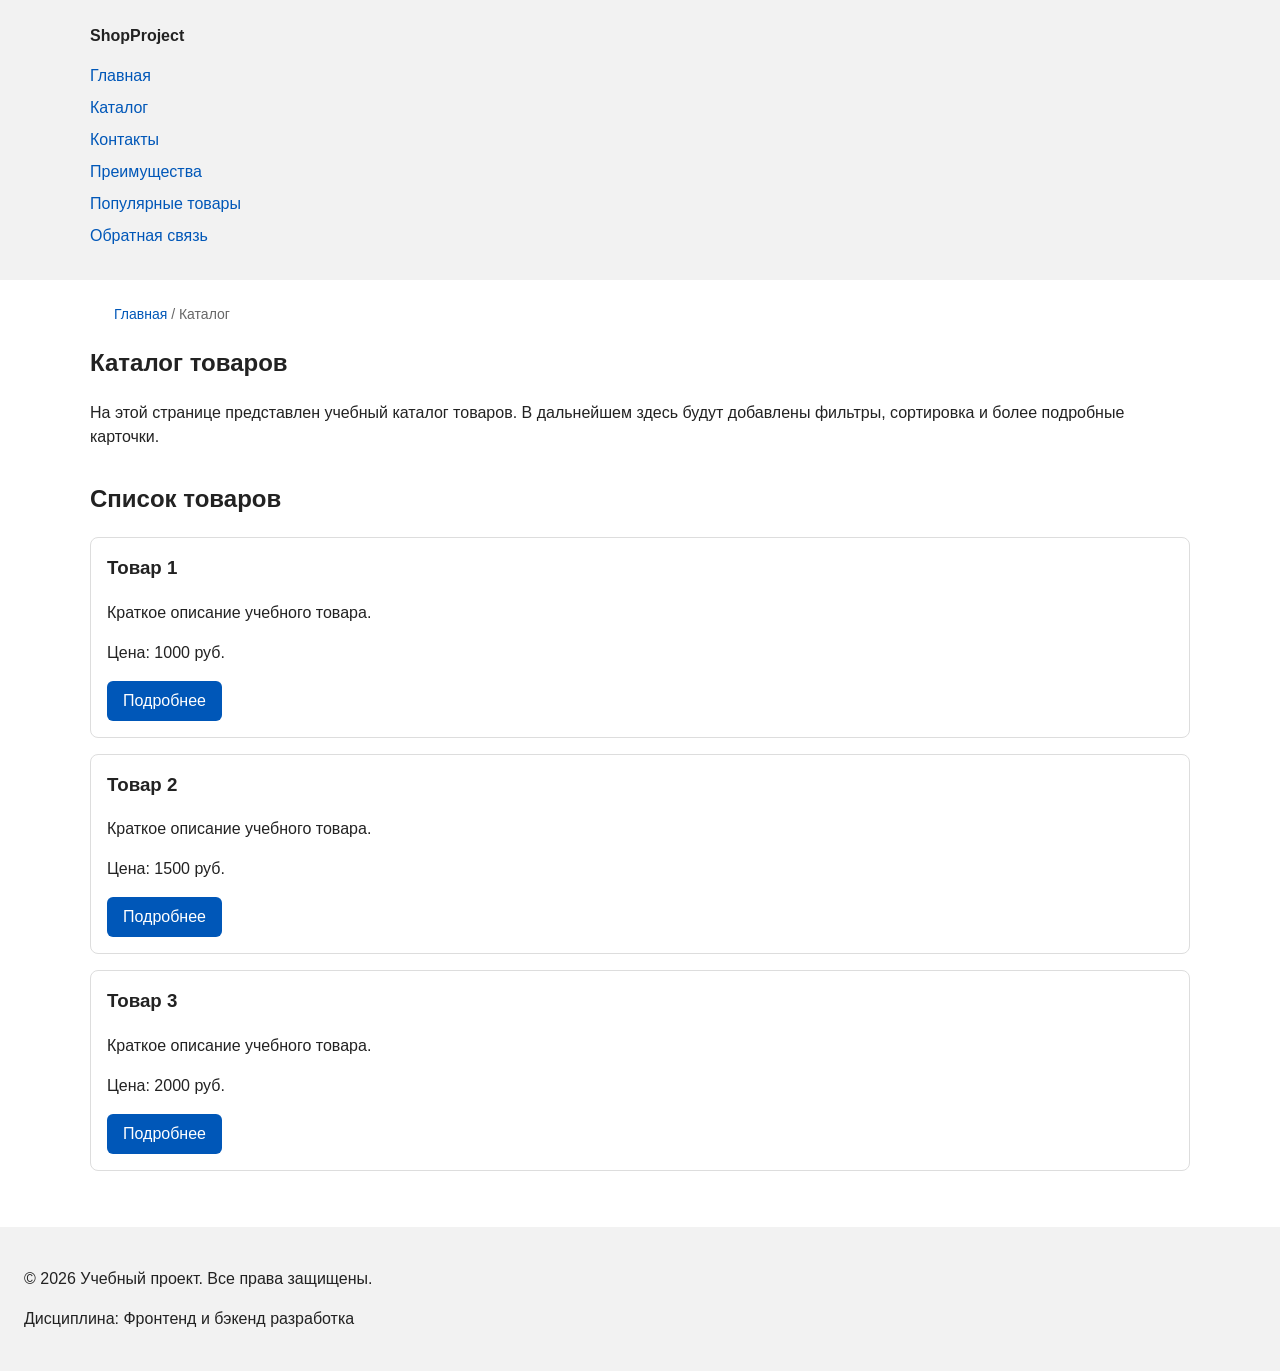
==== catalog.html @ 3bc18fdc "feat: add multi-page structure navigation and anchors" ====
<!DOCTYPE html>
<html lang="ru">
<head>
  <meta charset="UTF-8">
  <meta name="viewport" content="width=device-width, initial-scale=1.0">
  <meta name="description" content="Каталог товаров учебного интернет-магазина.">
  <title>Каталог товаров – Учебный интернет-магазин</title>
  <link rel="stylesheet" href="css/style.css">
</head>
<body>
  <header>
    <div class="site-header">
      <a class="site-logo" href="index.html">ShopProject</a>
      <nav class="site-nav" aria-label="Основная навигация">
        <ul class="site-nav__list">
          <li><a href="index.html">Главная</a></li>
          <li><a href="catalog.html">Каталог</a></li>
          <li><a href="contacts.html">Контакты</a></li>
          <li><a href="index.html#advantages">Преимущества</a></li>
          <li><a href="index.html#popular">Популярные товары</a></li>
          <li><a href="index.html#contacts">Обратная связь</a></li>
        </ul>
      </nav>
    </div>
  </header>

  <main>
    <nav class="breadcrumbs" aria-label="Хлебные крошки">
      <a href="index.html">Главная</a>
      <span>Каталог</span>
    </nav>

    <section class="section">
      <h1>Каталог товаров</h1>
      <p>
        На этой странице представлен учебный каталог товаров.
        В дальнейшем здесь будут добавлены фильтры, сортировка и более подробные карточки.
      </p>
    </section>

    <section class="section">
      <h2>Список товаров</h2>

      <article class="product-card">
        <h3>Товар 1</h3>
        <p>Краткое описание учебного товара.</p>
        <p>Цена: 1000 руб.</p>
        <a class="button" href="index.html#popular">Подробнее</a>
      </article>

      <article class="product-card">
        <h3>Товар 2</h3>
        <p>Краткое описание учебного товара.</p>
        <p>Цена: 1500 руб.</p>
        <a class="button" href="index.html#popular">Подробнее</a>
      </article>

      <article class="product-card">
        <h3>Товар 3</h3>
        <p>Краткое описание учебного товара.</p>
        <p>Цена: 2000 руб.</p>
        <a class="button" href="index.html#popular">Подробнее</a>
      </article>
    </section>
  </main>

  <footer>
    <p>&copy; 2026 Учебный проект. Все права защищены.</p>
    <p>Дисциплина: Фронтенд и бэкенд разработка</p>
  </footer>
</body>
</html>
---- css/style.css ----
/* ===================================
   1. Переменные проекта
   =================================== */
:root {
  /* Основные цвета проекта */
  --color-bg: #ffffff;
  --color-text: #222222;
  --color-muted: #666666;
  --color-primary: #0057b8;
  --color-primary-dark: #003f86;
  --color-border: #dddddd;
  --color-surface: #f2f2f2;
  --color-surface-accent: #eef5ff;
  --color-danger: #b00020;
  --color-success: #168a2f;
  --color-success-bg: #eefaf0;
  --color-white: #ffffff;

  /* Отступы */
  --space-xs: 4px;
  --space-sm: 8px;
  --space-md: 16px;
  --space-lg: 24px;
  --space-xl: 32px;

  /* Скругления */
  --radius-sm: 6px;
  --radius-md: 8px;
  --radius-lg: 12px;

  /* Размеры */
  --container-width: 1100px;
}

/* ===================================
   2. Базовые стили
   =================================== */
* {
  box-sizing: border-box;
}

body {
  margin: 0;
  font-family: Arial, sans-serif;
  line-height: 1.5;
  color: var(--color-text);
  background-color: var(--color-bg);
}

header,
main,
footer {
  padding: var(--space-lg);
}

header {
  background-color: var(--color-surface);
}

footer {
  background-color: var(--color-surface);
}

/* ===================================
   3. Общие элементы интерфейса
   =================================== */
a {
  color: var(--color-primary);
}

a:hover {
  color: var(--color-primary-dark);
}

a:focus-visible {
  outline: 2px solid var(--color-primary);
  outline-offset: 3px;
}

.button {
  display: inline-block;
  padding: var(--space-sm) var(--space-md);
  color: var(--color-white);
  background-color: var(--color-primary);
  text-decoration: none;
  border: none;
  border-radius: var(--radius-sm);
  cursor: pointer;
  font-family: inherit;
  font-size: inherit;
}

.button:hover {
  background-color: var(--color-primary-dark);
}

.button:focus-visible {
  outline: 2px solid var(--color-primary);
  outline-offset: 3px;
}

.button:disabled {
  opacity: 0.6;
  cursor: not-allowed;
}

.button--secondary {
  background-color: var(--color-border);
  color: var(--color-text);
}

.button--secondary:hover {
  background-color: #b3b3b3;
}

/* ===================================
   4. Компоненты страницы
   =================================== */
.site-header {
  max-width: var(--container-width);
  margin: 0 auto;
}

.site-logo {
  font-weight: bold;
  text-decoration: none;
  color: var(--color-text);
}

.site-nav__list {
  padding: 0;
  margin: var(--space-md) 0 0;
  list-style: none;
}

.site-nav__list li {
  margin-bottom: var(--space-sm);
}

.site-nav__list a {
  text-decoration: none;
}

.site-nav__list a:hover {
  text-decoration: underline;
}

.hero {
  max-width: var(--container-width);
  margin: 0 auto var(--space-xl);
  padding: var(--space-xl) var(--space-lg);
  background-color: var(--color-surface-accent);
  border-radius: var(--radius-lg);
}

.section {
  max-width: var(--container-width);
  margin: 0 auto var(--space-xl);
}

.section h2 {
  margin-top: 0;
}

.product-card {
  margin-bottom: var(--space-md);
  padding: var(--space-md);
  border: 1px solid var(--color-border);
  border-radius: var(--radius-md);
  background-color: var(--color-bg);
  transition: border-color 0.2s ease;
}

.product-card:hover {
  border-color: var(--color-primary);
}

.product-card h3 {
  margin-top: 0;
}

.aside-info {
  max-width: var(--container-width);
  margin: 0 auto var(--space-xl);
  padding: var(--space-md);
  border-left: 4px solid var(--color-primary);
  background-color: var(--color-surface);
}

/* ===================================
   5. Форма и модальное окно
   =================================== */
.order-dialog {
  width: min(100% - 32px, 560px);
  padding: var(--space-lg);
  border: none;
  border-radius: var(--radius-lg);
}

.order-dialog::backdrop {
  background-color: rgba(0, 0, 0, 0.5);
}

.form-field {
  margin-bottom: var(--space-md);
}

.form-field label {
  display: block;
  margin-bottom: var(--space-xs);
}

.form-field input,
.form-field select,
.form-field textarea {
  width: 100%;
  padding: 10px 12px;
  border: 1px solid var(--color-border);
  border-radius: var(--radius-sm);
  font: inherit;
  transition: border-color 0.2s ease;
}

.form-field input[type="checkbox"] {
  width: auto;
  margin-right: var(--space-sm);
}

.form-field small {
  display: block;
  margin-top: var(--space-xs);
  color: var(--color-muted);
}

.form-field input:hover,
.form-field select:hover,
.form-field textarea:hover {
  border-color: var(--color-primary);
}

.form-field input:focus-visible,
.form-field select:focus-visible,
.form-field textarea:focus-visible,
.form-actions button:focus-visible {
  outline: 2px solid var(--color-primary);
  outline-offset: 3px;
}

[aria-invalid="true"] {
  border-color: var(--color-danger);
}

.form-actions {
  display: flex;
  gap: var(--space-md);
  margin-top: var(--space-lg);
}

.success-message {
  max-width: var(--container-width);
  margin: var(--space-lg) auto;
  padding: var(--space-md);
  border-left: 4px solid var(--color-success);
  background-color: var(--color-success-bg);
}

/* ===================================
   6. Дополнительные элементы (Практика 5)
   =================================== */

/* Плавная прокрутка к якорям */
html {
  scroll-behavior: smooth;
}

/* Хлебные крошки */
.breadcrumbs {
  max-width: var(--container-width);
  margin: 0 auto var(--space-md);
  font-size: 14px;
  color: var(--color-muted);
  padding: 0 var(--space-lg); /* Чтобы выравнивалось с остальным контентом */
}

.breadcrumbs a {
  color: var(--color-primary);
  text-decoration: none;
}

.breadcrumbs a:hover {
  text-decoration: underline;
}

.breadcrumbs span::before {
  content: " / ";
  color: var(--color-muted);
}

/* Подсветка элемента, к которому перешли по якорной ссылке */
:target {
  outline: 2px dashed var(--color-primary);
  outline-offset: 4px;
}
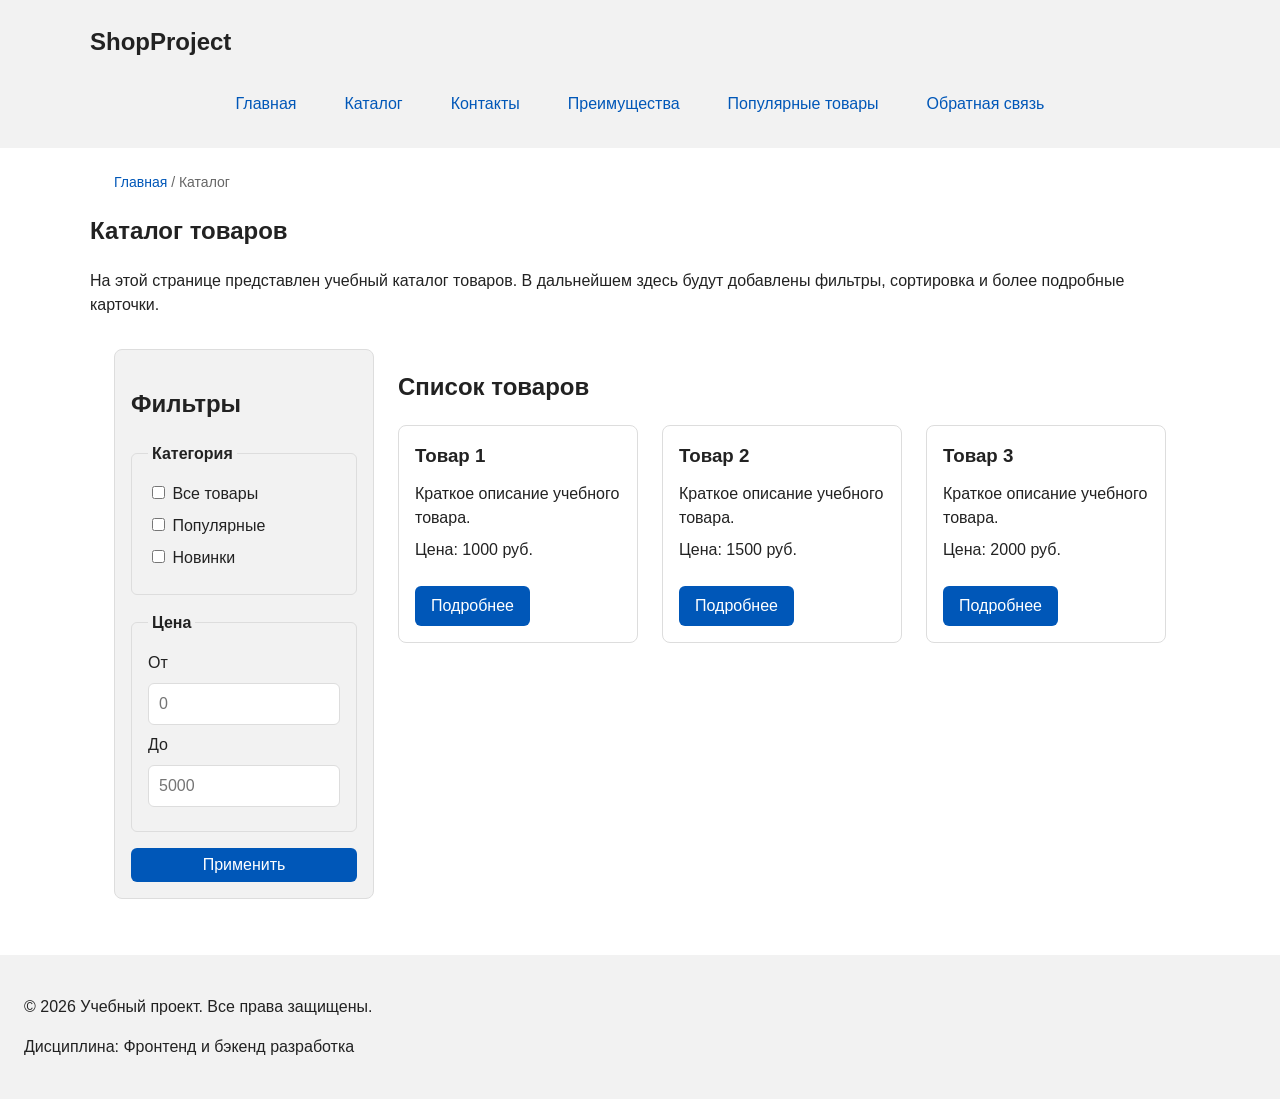
==== commit bf172b63: "feat: add flex navigation and grid catalog layout" ====
--- a/catalog.html
+++ b/catalog.html
@@ -38,29 +38,67 @@
       </p>
     </section>
 
-    <section class="section">
-      <h2>Список товаров</h2>
+    <!-- Основной Grid-контейнер для фильтров и товаров -->
+    <section class="catalog-layout">
+      
+      <!-- Блок фильтров (aside) -->
+      <aside class="catalog-filters">
+        <h2>Фильтры</h2>
+        <form class="filters-form" action="#" method="get">
+          <fieldset>
+            <legend>Категория</legend>
+            <label>
+              <input type="checkbox" name="category" value="all"> Все товары
+            </label>
+            <label>
+              <input type="checkbox" name="category" value="popular"> Популярные
+            </label>
+            <label>
+              <input type="checkbox" name="category" value="new"> Новинки
+            </label>
+          </fieldset>
 
-      <article class="product-card">
-        <h3>Товар 1</h3>
-        <p>Краткое описание учебного товара.</p>
-        <p>Цена: 1000 руб.</p>
-        <a class="button" href="index.html#popular">Подробнее</a>
-      </article>
+          <fieldset>
+            <legend>Цена</legend>
+            <label for="price-from">От</label>
+            <input id="price-from" name="price-from" type="number" min="0" placeholder="0">
+            
+            <label for="price-to">До</label>
+            <input id="price-to" name="price-to" type="number" min="0" placeholder="5000">
+          </fieldset>
 
-      <article class="product-card">
-        <h3>Товар 2</h3>
-        <p>Краткое описание учебного товара.</p>
-        <p>Цена: 1500 руб.</p>
-        <a class="button" href="index.html#popular">Подробнее</a>
-      </article>
+          <button class="button" type="submit">Применить</button>
+        </form>
+      </aside>
 
-      <article class="product-card">
-        <h3>Товар 3</h3>
-        <p>Краткое описание учебного товара.</p>
-        <p>Цена: 2000 руб.</p>
-        <a class="button" href="index.html#popular">Подробнее</a>
-      </article>
+      <!-- Блок с товарами -->
+      <section class="catalog-products">
+        <h2>Список товаров</h2>
+        
+        <div class="products-grid">
+          <article class="product-card">
+            <h3>Товар 1</h3>
+            <p>Краткое описание учебного товара.</p>
+            <p>Цена: 1000 руб.</p>
+            <a class="button" href="index.html#popular">Подробнее</a>
+          </article>
+
+          <article class="product-card">
+            <h3>Товар 2</h3>
+            <p>Краткое описание учебного товара.</p>
+            <p>Цена: 1500 руб.</p>
+            <a class="button" href="index.html#popular">Подробнее</a>
+          </article>
+
+          <article class="product-card">
+            <h3>Товар 3</h3>
+            <p>Краткое описание учебного товара.</p>
+            <p>Цена: 2000 руб.</p>
+            <a class="button" href="index.html#popular">Подробнее</a>
+          </article>
+        </div>
+      </section>
+
     </section>
   </main>
 
--- a/css/style.css
+++ b/css/style.css
@@ -39,6 +39,10 @@
   box-sizing: border-box;
 }
 
+html {
+  scroll-behavior: smooth;
+}
+
 body {
   margin: 0;
   font-family: Arial, sans-serif;
@@ -88,10 +92,12 @@
   cursor: pointer;
   font-family: inherit;
   font-size: inherit;
+  text-align: center;
 }
 
 .button:hover {
   background-color: var(--color-primary-dark);
+  color: var(--color-white);
 }
 
 .button:focus-visible {
@@ -125,24 +131,35 @@
   font-weight: bold;
   text-decoration: none;
   color: var(--color-text);
-}
-
+  font-size: 24px;
+  display: inline-block;
+  margin-bottom: var(--space-sm);
+}
+
+/* Flexbox для навигации (Практика 6) */
 .site-nav__list {
+  display: flex;
+  flex-wrap: wrap;
+  justify-content: center;
+  align-items: center;
+  gap: var(--space-md);
   padding: 0;
   margin: var(--space-md) 0 0;
   list-style: none;
 }
 
-.site-nav__list li {
-  margin-bottom: var(--space-sm);
-}
-
 .site-nav__list a {
-  text-decoration: none;
+  display: inline-block;
+  padding: var(--space-sm) var(--space-md);
+  color: var(--color-primary);
+  text-decoration: none;
+  border-radius: var(--radius-sm);
 }
 
 .site-nav__list a:hover {
-  text-decoration: underline;
+  color: var(--color-white);
+  background-color: var(--color-primary);
+  text-decoration: none;
 }
 
 .hero {
@@ -162,21 +179,31 @@
   margin-top: 0;
 }
 
+/* Flexbox для карточек (Практика 6) */
 .product-card {
-  margin-bottom: var(--space-md);
+  display: flex;
+  flex-direction: column;
+  gap: var(--space-sm);
+  margin-bottom: 0;
   padding: var(--space-md);
   border: 1px solid var(--color-border);
   border-radius: var(--radius-md);
   background-color: var(--color-bg);
-  transition: border-color 0.2s ease;
-}
-
-.product-card:hover {
-  border-color: var(--color-primary);
 }
 
 .product-card h3 {
   margin-top: 0;
+  margin-bottom: var(--space-xs);
+}
+
+.product-card p {
+  margin: 0;
+}
+
+.product-card .button {
+  margin-top: auto;
+  align-self: flex-start;
+  margin-top: var(--space-md);
 }
 
 .aside-info {
@@ -185,6 +212,34 @@
   padding: var(--space-md);
   border-left: 4px solid var(--color-primary);
   background-color: var(--color-surface);
+}
+
+/* Хлебные крошки (Практика 5) */
+.breadcrumbs {
+  max-width: var(--container-width);
+  margin: 0 auto var(--space-md);
+  font-size: 14px;
+  color: var(--color-muted);
+  padding: 0 var(--space-lg);
+}
+
+.breadcrumbs a {
+  color: var(--color-primary);
+  text-decoration: none;
+}
+
+.breadcrumbs a:hover {
+  text-decoration: underline;
+}
+
+.breadcrumbs span::before {
+  content: " / ";
+  color: var(--color-muted);
+}
+
+:target {
+  outline: 2px dashed var(--color-primary);
+  outline-offset: 4px;
 }
 
 /* ===================================
@@ -265,39 +320,67 @@
 }
 
 /* ===================================
-   6. Дополнительные элементы (Практика 5)
-   =================================== */
-
-/* Плавная прокрутка к якорям */
-html {
-  scroll-behavior: smooth;
-}
-
-/* Хлебные крошки */
-.breadcrumbs {
-  max-width: var(--container-width);
-  margin: 0 auto var(--space-md);
-  font-size: 14px;
-  color: var(--color-muted);
-  padding: 0 var(--space-lg); /* Чтобы выравнивалось с остальным контентом */
-}
-
-.breadcrumbs a {
-  color: var(--color-primary);
-  text-decoration: none;
-}
-
-.breadcrumbs a:hover {
-  text-decoration: underline;
-}
-
-.breadcrumbs span::before {
-  content: " / ";
-  color: var(--color-muted);
-}
-
-/* Подсветка элемента, к которому перешли по якорной ссылке */
-:target {
-  outline: 2px dashed var(--color-primary);
-  outline-offset: 4px;
+   6. Flexbox и Grid (Практика 6)
+   =================================== */
+
+/* Сетка для карточек товаров */
+.products-grid {
+  display: grid;
+  grid-template-columns: repeat(3, 1fr);
+  gap: var(--space-lg);
+}
+
+/* Макет страницы каталога */
+.catalog-layout {
+  max-width: var(--container-width);
+  margin: 0 auto var(--space-xl);
+  display: grid;
+  grid-template-columns: 260px 1fr;
+  grid-template-areas: "filters products";
+  gap: var(--space-lg);
+  padding: 0 var(--space-lg);
+}
+
+.catalog-filters {
+  grid-area: filters;
+  padding: var(--space-md);
+  border: 1px solid var(--color-border);
+  border-radius: var(--radius-md);
+  background-color: var(--color-surface);
+}
+
+.catalog-products {
+  grid-area: products;
+}
+
+/* Форма фильтров */
+.filters-form {
+  display: grid;
+  gap: var(--space-md);
+}
+
+.filters-form fieldset {
+  margin: 0;
+  padding: var(--space-md);
+  border: 1px solid var(--color-border);
+  border-radius: var(--radius-sm);
+}
+
+.filters-form legend {
+  font-weight: 700;
+  padding: 0 var(--space-xs);
+}
+
+.filters-form label {
+  display: block;
+  margin-bottom: var(--space-sm);
+}
+
+.filters-form input[type="number"] {
+  width: 100%;
+  padding: 8px 10px;
+  border: 1px solid var(--color-border);
+  border-radius: var(--radius-sm);
+  font: inherit;
+  margin-bottom: var(--space-sm);
 }
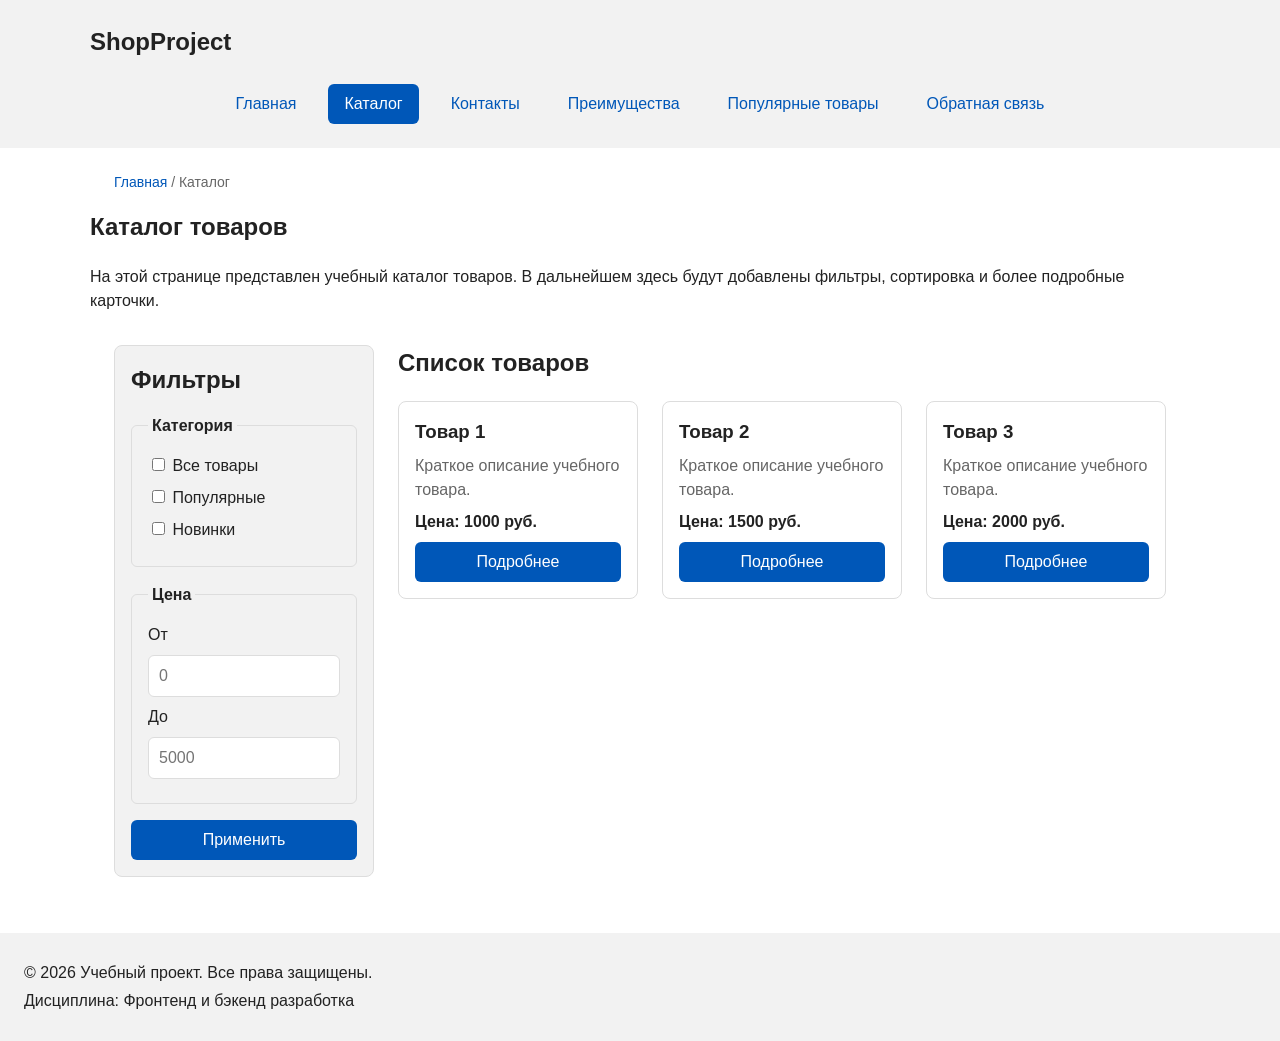
==== commit 61483ca8: "refactor: apply BEM naming to CSS classes" ====
--- a/catalog.html
+++ b/catalog.html
@@ -8,17 +8,17 @@
   <link rel="stylesheet" href="css/style.css">
 </head>
 <body>
-  <header>
-    <div class="site-header">
-      <a class="site-logo" href="index.html">ShopProject</a>
+  <header class="site-header">
+    <div class="site-header__inner">
+      <a class="site-header__logo" href="index.html">ShopProject</a>
       <nav class="site-nav" aria-label="Основная навигация">
         <ul class="site-nav__list">
-          <li><a href="index.html">Главная</a></li>
-          <li><a href="catalog.html">Каталог</a></li>
-          <li><a href="contacts.html">Контакты</a></li>
-          <li><a href="index.html#advantages">Преимущества</a></li>
-          <li><a href="index.html#popular">Популярные товары</a></li>
-          <li><a href="index.html#contacts">Обратная связь</a></li>
+          <li class="site-nav__item"><a class="site-nav__link" href="index.html">Главная</a></li>
+          <li class="site-nav__item"><a class="site-nav__link site-nav__link--active" href="catalog.html">Каталог</a></li>
+          <li class="site-nav__item"><a class="site-nav__link" href="contacts.html">Контакты</a></li>
+          <li class="site-nav__item"><a class="site-nav__link" href="index.html#advantages">Преимущества</a></li>
+          <li class="site-nav__item"><a class="site-nav__link" href="index.html#popular">Популярные товары</a></li>
+          <li class="site-nav__item"><a class="site-nav__link" href="index.html#contacts">Обратная связь</a></li>
         </ul>
       </nav>
     </div>
@@ -26,85 +26,80 @@
 
   <main>
     <nav class="breadcrumbs" aria-label="Хлебные крошки">
-      <a href="index.html">Главная</a>
-      <span>Каталог</span>
+      <a class="breadcrumbs__link" href="index.html">Главная</a>
+      <span class="breadcrumbs__current">Каталог</span>
     </nav>
 
     <section class="section">
-      <h1>Каталог товаров</h1>
-      <p>
+      <h1 class="section__title">Каталог товаров</h1>
+      <p class="section__text">
         На этой странице представлен учебный каталог товаров.
         В дальнейшем здесь будут добавлены фильтры, сортировка и более подробные карточки.
       </p>
     </section>
 
-    <!-- Основной Grid-контейнер для фильтров и товаров -->
     <section class="catalog-layout">
-      
-      <!-- Блок фильтров (aside) -->
       <aside class="catalog-filters">
-        <h2>Фильтры</h2>
+        <h2 class="catalog-filters__title">Фильтры</h2>
         <form class="filters-form" action="#" method="get">
-          <fieldset>
-            <legend>Категория</legend>
-            <label>
+          <fieldset class="filters-form__group">
+            <legend class="filters-form__legend">Категория</legend>
+            <label class="filters-form__label">
               <input type="checkbox" name="category" value="all"> Все товары
             </label>
-            <label>
+            <label class="filters-form__label">
               <input type="checkbox" name="category" value="popular"> Популярные
             </label>
-            <label>
+            <label class="filters-form__label">
               <input type="checkbox" name="category" value="new"> Новинки
             </label>
           </fieldset>
 
-          <fieldset>
-            <legend>Цена</legend>
-            <label for="price-from">От</label>
-            <input id="price-from" name="price-from" type="number" min="0" placeholder="0">
+          <fieldset class="filters-form__group">
+            <legend class="filters-form__legend">Цена</legend>
+            <label class="filters-form__label" for="price-from">От</label>
+            <input class="filters-form__input" id="price-from" name="price-from" type="number" min="0" placeholder="0">
             
-            <label for="price-to">До</label>
-            <input id="price-to" name="price-to" type="number" min="0" placeholder="5000">
+            <label class="filters-form__label" for="price-to">До</label>
+            <input class="filters-form__input" id="price-to" name="price-to" type="number" min="0" placeholder="5000">
           </fieldset>
 
-          <button class="button" type="submit">Применить</button>
+          <button class="button button--primary" type="submit">Применить</button>
         </form>
       </aside>
 
-      <!-- Блок с товарами -->
       <section class="catalog-products">
-        <h2>Список товаров</h2>
+        <h2 class="catalog-products__title">Список товаров</h2>
         
         <div class="products-grid">
           <article class="product-card">
-            <h3>Товар 1</h3>
-            <p>Краткое описание учебного товара.</p>
-            <p>Цена: 1000 руб.</p>
-            <a class="button" href="index.html#popular">Подробнее</a>
+            <h3 class="product-card__title">Товар 1</h3>
+            <p class="product-card__description">Краткое описание учебного товара.</p>
+            <p class="product-card__price">Цена: 1000 руб.</p>
+            <a class="button button--primary" href="index.html#popular">Подробнее</a>
           </article>
 
           <article class="product-card">
-            <h3>Товар 2</h3>
-            <p>Краткое описание учебного товара.</p>
-            <p>Цена: 1500 руб.</p>
-            <a class="button" href="index.html#popular">Подробнее</a>
+            <h3 class="product-card__title">Товар 2</h3>
+            <p class="product-card__description">Краткое описание учебного товара.</p>
+            <p class="product-card__price">Цена: 1500 руб.</p>
+            <a class="button button--primary" href="index.html#popular">Подробнее</a>
           </article>
 
           <article class="product-card">
-            <h3>Товар 3</h3>
-            <p>Краткое описание учебного товара.</p>
-            <p>Цена: 2000 руб.</p>
-            <a class="button" href="index.html#popular">Подробнее</a>
+            <h3 class="product-card__title">Товар 3</h3>
+            <p class="product-card__description">Краткое описание учебного товара.</p>
+            <p class="product-card__price">Цена: 2000 руб.</p>
+            <a class="button button--primary" href="index.html#popular">Подробнее</a>
           </article>
         </div>
       </section>
-
     </section>
   </main>
 
-  <footer>
-    <p>&copy; 2026 Учебный проект. Все права защищены.</p>
-    <p>Дисциплина: Фронтенд и бэкенд разработка</p>
+  <footer class="site-footer">
+    <p class="site-footer__text">&copy; 2026 Учебный проект. Все права защищены.</p>
+    <p class="site-footer__text">Дисциплина: Фронтенд и бэкенд разработка</p>
   </footer>
 </body>
 </html>
--- a/css/style.css
+++ b/css/style.css
@@ -2,7 +2,6 @@
    1. Переменные проекта
    =================================== */
 :root {
-  /* Основные цвета проекта */
   --color-bg: #ffffff;
   --color-text: #222222;
   --color-muted: #666666;
@@ -16,19 +15,16 @@
   --color-success-bg: #eefaf0;
   --color-white: #ffffff;
 
-  /* Отступы */
   --space-xs: 4px;
   --space-sm: 8px;
   --space-md: 16px;
   --space-lg: 24px;
   --space-xl: 32px;
 
-  /* Скругления */
   --radius-sm: 6px;
   --radius-md: 8px;
   --radius-lg: 12px;
 
-  /* Размеры */
   --container-width: 1100px;
 }
 
@@ -57,16 +53,8 @@
   padding: var(--space-lg);
 }
 
-header {
-  background-color: var(--color-surface);
-}
-
-footer {
-  background-color: var(--color-surface);
-}
-
-/* ===================================
-   3. Общие элементы интерфейса
+/* ===================================
+   3. Общие элементы (Кнопки)
    =================================== */
 a {
   color: var(--color-primary);
@@ -84,20 +72,33 @@
 .button {
   display: inline-block;
   padding: var(--space-sm) var(--space-md);
+  border: none;
+  border-radius: var(--radius-sm);
+  font: inherit;
+  text-decoration: none;
+  cursor: pointer;
+  text-align: center;
+}
+
+.button--primary {
   color: var(--color-white);
   background-color: var(--color-primary);
-  text-decoration: none;
-  border: none;
-  border-radius: var(--radius-sm);
-  cursor: pointer;
-  font-family: inherit;
-  font-size: inherit;
-  text-align: center;
-}
-
-.button:hover {
+}
+
+.button--primary:hover {
   background-color: var(--color-primary-dark);
   color: var(--color-white);
+}
+
+.button--secondary {
+  color: var(--color-primary);
+  background-color: transparent;
+  border: 1px solid var(--color-primary);
+}
+
+.button--secondary:hover {
+  color: var(--color-white);
+  background-color: var(--color-primary);
 }
 
 .button:focus-visible {
@@ -105,38 +106,32 @@
   outline-offset: 3px;
 }
 
-.button:disabled {
+.button:disabled, .button--disabled {
   opacity: 0.6;
   cursor: not-allowed;
 }
 
-.button--secondary {
-  background-color: var(--color-border);
+/* ===================================
+   4. Шапка и навигация (БЭМ)
+   =================================== */
+.site-header {
+  background-color: var(--color-surface);
+}
+
+.site-header__inner {
+  max-width: var(--container-width);
+  margin: 0 auto;
+}
+
+.site-header__logo {
+  font-weight: 700;
   color: var(--color-text);
-}
-
-.button--secondary:hover {
-  background-color: #b3b3b3;
-}
-
-/* ===================================
-   4. Компоненты страницы
-   =================================== */
-.site-header {
-  max-width: var(--container-width);
-  margin: 0 auto;
-}
-
-.site-logo {
-  font-weight: bold;
   text-decoration: none;
-  color: var(--color-text);
   font-size: 24px;
   display: inline-block;
   margin-bottom: var(--space-sm);
 }
 
-/* Flexbox для навигации (Практика 6) */
 .site-nav__list {
   display: flex;
   flex-wrap: wrap;
@@ -148,7 +143,7 @@
   list-style: none;
 }
 
-.site-nav__list a {
+.site-nav__link {
   display: inline-block;
   padding: var(--space-sm) var(--space-md);
   color: var(--color-primary);
@@ -156,12 +151,25 @@
   border-radius: var(--radius-sm);
 }
 
-.site-nav__list a:hover {
+.site-nav__link:hover {
   color: var(--color-white);
   background-color: var(--color-primary);
   text-decoration: none;
 }
 
+.site-nav__link:focus-visible {
+  outline: 2px solid var(--color-primary);
+  outline-offset: 3px;
+}
+
+.site-nav__link--active {
+  color: var(--color-white);
+  background-color: var(--color-primary);
+}
+
+/* ===================================
+   5. Компоненты страницы
+   =================================== */
 .hero {
   max-width: var(--container-width);
   margin: 0 auto var(--space-xl);
@@ -175,35 +183,67 @@
   margin: 0 auto var(--space-xl);
 }
 
-.section h2 {
+.section__title {
   margin-top: 0;
 }
 
-/* Flexbox для карточек (Практика 6) */
+.section__text {
+  margin-bottom: var(--space-md);
+}
+
+/* Сетка товаров */
+.products-grid {
+  display: grid;
+  grid-template-columns: repeat(3, 1fr);
+  gap: var(--space-lg);
+}
+
+/* Карточка товара */
 .product-card {
   display: flex;
   flex-direction: column;
   gap: var(--space-sm);
-  margin-bottom: 0;
   padding: var(--space-md);
   border: 1px solid var(--color-border);
   border-radius: var(--radius-md);
   background-color: var(--color-bg);
-}
-
-.product-card h3 {
-  margin-top: 0;
-  margin-bottom: var(--space-xs);
-}
-
-.product-card p {
+  transition: border-color 0.2s ease;
+}
+
+.product-card:hover {
+  border-color: var(--color-primary);
+}
+
+.product-card--featured {
+  border-color: var(--color-primary);
+}
+
+.product-card--discount {
+  border-color: var(--color-danger);
+}
+
+.product-card__title {
   margin: 0;
-}
-
-.product-card .button {
+  color: var(--color-text);
+}
+
+.product-card__description {
+  margin: 0;
+  color: var(--color-muted);
+}
+
+.product-card__price {
+  margin: 0;
+  font-weight: 700;
+}
+
+.product-card--discount .product-card__price {
+  color: var(--color-danger);
+}
+
+.product-card__button {
   margin-top: auto;
   align-self: flex-start;
-  margin-top: var(--space-md);
 }
 
 .aside-info {
@@ -214,7 +254,7 @@
   background-color: var(--color-surface);
 }
 
-/* Хлебные крошки (Практика 5) */
+/* Хлебные крошки */
 .breadcrumbs {
   max-width: var(--container-width);
   margin: 0 auto var(--space-md);
@@ -223,16 +263,16 @@
   padding: 0 var(--space-lg);
 }
 
-.breadcrumbs a {
+.breadcrumbs__link {
   color: var(--color-primary);
   text-decoration: none;
 }
 
-.breadcrumbs a:hover {
+.breadcrumbs__link:hover {
   text-decoration: underline;
 }
 
-.breadcrumbs span::before {
+.breadcrumbs__current::before {
   content: " / ";
   color: var(--color-muted);
 }
@@ -242,8 +282,82 @@
   outline-offset: 4px;
 }
 
-/* ===================================
-   5. Форма и модальное окно
+/* Подвал */
+.site-footer {
+  background-color: var(--color-surface);
+}
+
+.site-footer__text {
+  margin: var(--space-xs) 0;
+}
+
+/* ===================================
+   6. Каталог (Grid + Фильтры)
+   =================================== */
+.catalog-layout {
+  max-width: var(--container-width);
+  margin: 0 auto var(--space-xl);
+  display: grid;
+  grid-template-columns: 260px 1fr;
+  grid-template-areas: "filters products";
+  gap: var(--space-lg);
+  padding: 0 var(--space-lg);
+}
+
+.catalog-filters {
+  grid-area: filters;
+  padding: var(--space-md);
+  border: 1px solid var(--color-border);
+  border-radius: var(--radius-md);
+  background-color: var(--color-surface);
+}
+
+.catalog-filters__title {
+  margin-top: 0;
+  margin-bottom: var(--space-md);
+}
+
+.catalog-products {
+  grid-area: products;
+}
+
+.catalog-products__title {
+  margin-top: 0;
+}
+
+.filters-form {
+  display: grid;
+  gap: var(--space-md);
+}
+
+.filters-form__group {
+  margin: 0;
+  padding: var(--space-md);
+  border: 1px solid var(--color-border);
+  border-radius: var(--radius-sm);
+}
+
+.filters-form__legend {
+  font-weight: 700;
+  padding: 0 var(--space-xs);
+}
+
+.filters-form__label {
+  display: block;
+  margin-bottom: var(--space-sm);
+}
+
+.filters-form__input {
+  width: 100%;
+  padding: 8px 10px;
+  border: 1px solid var(--color-border);
+  border-radius: var(--radius-sm);
+  font: inherit;
+  margin-bottom: var(--space-sm);
+}
+
+/* ===================================
+   7. Форма и модальное окно (БЭМ)
    =================================== */
 .order-dialog {
   width: min(100% - 32px, 560px);
@@ -256,18 +370,22 @@
   background-color: rgba(0, 0, 0, 0.5);
 }
 
-.form-field {
+.order-dialog__title {
+  margin-top: 0;
+}
+
+.order-form__field {
   margin-bottom: var(--space-md);
 }
 
-.form-field label {
+.order-form__label {
   display: block;
   margin-bottom: var(--space-xs);
 }
 
-.form-field input,
-.form-field select,
-.form-field textarea {
+.order-form__input,
+.order-form__select,
+.order-form__textarea {
   width: 100%;
   padding: 10px 12px;
   border: 1px solid var(--color-border);
@@ -276,27 +394,27 @@
   transition: border-color 0.2s ease;
 }
 
-.form-field input[type="checkbox"] {
+.order-form__checkbox {
   width: auto;
   margin-right: var(--space-sm);
 }
 
-.form-field small {
+.order-form__hint {
   display: block;
   margin-top: var(--space-xs);
   color: var(--color-muted);
 }
 
-.form-field input:hover,
-.form-field select:hover,
-.form-field textarea:hover {
+.order-form__input:hover,
+.order-form__select:hover,
+.order-form__textarea:hover {
   border-color: var(--color-primary);
 }
 
-.form-field input:focus-visible,
-.form-field select:focus-visible,
-.form-field textarea:focus-visible,
-.form-actions button:focus-visible {
+.order-form__input:focus-visible,
+.order-form__select:focus-visible,
+.order-form__textarea:focus-visible,
+.order-form__actions button:focus-visible {
   outline: 2px solid var(--color-primary);
   outline-offset: 3px;
 }
@@ -305,7 +423,7 @@
   border-color: var(--color-danger);
 }
 
-.form-actions {
+.order-form__actions {
   display: flex;
   gap: var(--space-md);
   margin-top: var(--space-lg);
@@ -317,70 +435,4 @@
   padding: var(--space-md);
   border-left: 4px solid var(--color-success);
   background-color: var(--color-success-bg);
-}
-
-/* ===================================
-   6. Flexbox и Grid (Практика 6)
-   =================================== */
-
-/* Сетка для карточек товаров */
-.products-grid {
-  display: grid;
-  grid-template-columns: repeat(3, 1fr);
-  gap: var(--space-lg);
-}
-
-/* Макет страницы каталога */
-.catalog-layout {
-  max-width: var(--container-width);
-  margin: 0 auto var(--space-xl);
-  display: grid;
-  grid-template-columns: 260px 1fr;
-  grid-template-areas: "filters products";
-  gap: var(--space-lg);
-  padding: 0 var(--space-lg);
-}
-
-.catalog-filters {
-  grid-area: filters;
-  padding: var(--space-md);
-  border: 1px solid var(--color-border);
-  border-radius: var(--radius-md);
-  background-color: var(--color-surface);
-}
-
-.catalog-products {
-  grid-area: products;
-}
-
-/* Форма фильтров */
-.filters-form {
-  display: grid;
-  gap: var(--space-md);
-}
-
-.filters-form fieldset {
-  margin: 0;
-  padding: var(--space-md);
-  border: 1px solid var(--color-border);
-  border-radius: var(--radius-sm);
-}
-
-.filters-form legend {
-  font-weight: 700;
-  padding: 0 var(--space-xs);
-}
-
-.filters-form label {
-  display: block;
-  margin-bottom: var(--space-sm);
-}
-
-.filters-form input[type="number"] {
-  width: 100%;
-  padding: 8px 10px;
-  border: 1px solid var(--color-border);
-  border-radius: var(--radius-sm);
-  font: inherit;
-  margin-bottom: var(--space-sm);
 }
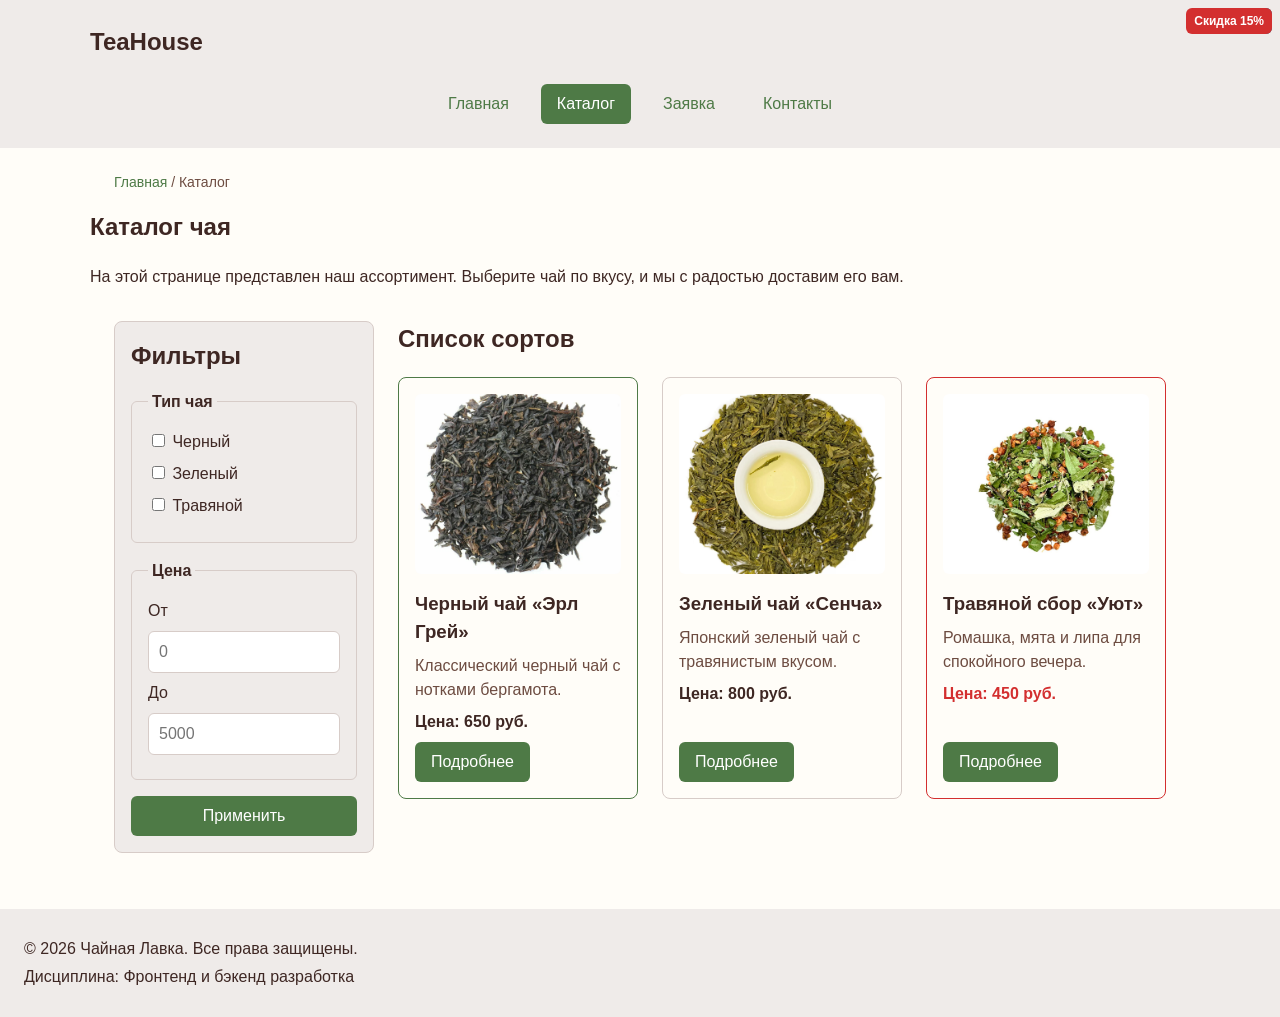
==== commit adfcffac: "feat: final project polish and unified success dialog" ====
--- a/catalog.html
+++ b/catalog.html
@@ -3,22 +3,20 @@
 <head>
   <meta charset="UTF-8">
   <meta name="viewport" content="width=device-width, initial-scale=1.0">
-  <meta name="description" content="Каталог товаров учебного интернет-магазина.">
-  <title>Каталог товаров – Учебный интернет-магазин</title>
+  <meta name="description" content="Каталог элитного чая. Чайная Лавка.">
+  <title>Каталог чая – Чайная Лавка</title>
   <link rel="stylesheet" href="css/style.css">
 </head>
 <body>
   <header class="site-header">
     <div class="site-header__inner">
-      <a class="site-header__logo" href="index.html">ShopProject</a>
+      <a class="site-header__logo" href="index.html">TeaHouse</a>
       <nav class="site-nav" aria-label="Основная навигация">
         <ul class="site-nav__list">
           <li class="site-nav__item"><a class="site-nav__link" href="index.html">Главная</a></li>
           <li class="site-nav__item"><a class="site-nav__link site-nav__link--active" href="catalog.html">Каталог</a></li>
+          <li class="site-nav__item"><a class="site-nav__link" href="order.html">Заявка</a></li>
           <li class="site-nav__item"><a class="site-nav__link" href="contacts.html">Контакты</a></li>
-          <li class="site-nav__item"><a class="site-nav__link" href="index.html#advantages">Преимущества</a></li>
-          <li class="site-nav__item"><a class="site-nav__link" href="index.html#popular">Популярные товары</a></li>
-          <li class="site-nav__item"><a class="site-nav__link" href="index.html#contacts">Обратная связь</a></li>
         </ul>
       </nav>
     </div>
@@ -31,27 +29,27 @@
     </nav>
 
     <section class="section">
-      <h1 class="section__title">Каталог товаров</h1>
+      <h1 class="section__title">Каталог чая</h1>
       <p class="section__text">
-        На этой странице представлен учебный каталог товаров.
-        В дальнейшем здесь будут добавлены фильтры, сортировка и более подробные карточки.
+        На этой странице представлен наш ассортимент. Выберите чай по вкусу, и мы с радостью доставим его вам.
       </p>
     </section>
 
     <section class="catalog-layout">
+      <!-- Блок фильтров -->
       <aside class="catalog-filters">
         <h2 class="catalog-filters__title">Фильтры</h2>
         <form class="filters-form" action="#" method="get">
           <fieldset class="filters-form__group">
-            <legend class="filters-form__legend">Категория</legend>
+            <legend class="filters-form__legend">Тип чая</legend>
             <label class="filters-form__label">
-              <input type="checkbox" name="category" value="all"> Все товары
+              <input type="checkbox" name="category" value="black"> Черный
             </label>
             <label class="filters-form__label">
-              <input type="checkbox" name="category" value="popular"> Популярные
+              <input type="checkbox" name="category" value="green"> Зеленый
             </label>
             <label class="filters-form__label">
-              <input type="checkbox" name="category" value="new"> Новинки
+              <input type="checkbox" name="category" value="herbal"> Травяной
             </label>
           </fieldset>
 
@@ -68,29 +66,39 @@
         </form>
       </aside>
 
+      <!-- Сетка товаров -->
       <section class="catalog-products">
-        <h2 class="catalog-products__title">Список товаров</h2>
+        <h2 class="catalog-products__title">Список сортов</h2>
         
         <div class="products-grid">
-          <article class="product-card">
-            <h3 class="product-card__title">Товар 1</h3>
-            <p class="product-card__description">Краткое описание учебного товара.</p>
-            <p class="product-card__price">Цена: 1000 руб.</p>
-            <a class="button button--primary" href="index.html#popular">Подробнее</a>
+          <!-- Товар 1 -->
+          <article class="product-card product-card--featured">
+            <span class="product-card__badge product-card__badge--hit">Хит</span>
+            <img src="images/tea-black.jpg" alt="Черный чай Эрл Грей" class="product-card__image">
+            <h3 class="product-card__title">Черный чай «Эрл Грей»</h3>
+            <p class="product-card__description">Классический черный чай с нотками бергамота.</p>
+            <p class="product-card__price">Цена: 650 руб.</p>
+            <a class="button button--primary product-card__button" href="product.html">Подробнее</a>
           </article>
 
+          <!-- Товар 2 -->
           <article class="product-card">
-            <h3 class="product-card__title">Товар 2</h3>
-            <p class="product-card__description">Краткое описание учебного товара.</p>
-            <p class="product-card__price">Цена: 1500 руб.</p>
-            <a class="button button--primary" href="index.html#popular">Подробнее</a>
+            <span class="product-card__badge product-card__badge--new">Новинка</span>
+            <img src="images/tea-green.jpg" alt="Зеленый чай Сенча" class="product-card__image">
+            <h3 class="product-card__title">Зеленый чай «Сенча»</h3>
+            <p class="product-card__description">Японский зеленый чай с травянистым вкусом.</p>
+            <p class="product-card__price">Цена: 800 руб.</p>
+            <a class="button button--primary product-card__button" href="product.html">Подробнее</a>
           </article>
 
-          <article class="product-card">
-            <h3 class="product-card__title">Товар 3</h3>
-            <p class="product-card__description">Краткое описание учебного товара.</p>
-            <p class="product-card__price">Цена: 2000 руб.</p>
-            <a class="button button--primary" href="index.html#popular">Подробнее</a>
+          <!-- Товар 3 -->
+          <article class="product-card product-card--discount">
+            <span class="product-card__badge product-card__badge--discount">Скидка 15%</span>
+            <img src="images/tea-herbal.jpg" alt="Травяной сбор Уют" class="product-card__image">
+            <h3 class="product-card__title">Травяной сбор «Уют»</h3>
+            <p class="product-card__description">Ромашка, мята и липа для спокойного вечера.</p>
+            <p class="product-card__price">Цена: 450 руб.</p>
+            <a class="button button--primary product-card__button" href="product.html">Подробнее</a>
           </article>
         </div>
       </section>
@@ -98,7 +106,7 @@
   </main>
 
   <footer class="site-footer">
-    <p class="site-footer__text">&copy; 2026 Учебный проект. Все права защищены.</p>
+    <p class="site-footer__text">&copy; 2026 Чайная Лавка. Все права защищены.</p>
     <p class="site-footer__text">Дисциплина: Фронтенд и бэкенд разработка</p>
   </footer>
 </body>
--- a/css/style.css
+++ b/css/style.css
@@ -1,18 +1,16 @@
-/* ===================================
-   1. Переменные проекта
-   =================================== */
+
 :root {
-  --color-bg: #ffffff;
-  --color-text: #222222;
-  --color-muted: #666666;
-  --color-primary: #0057b8;
-  --color-primary-dark: #003f86;
-  --color-border: #dddddd;
-  --color-surface: #f2f2f2;
-  --color-surface-accent: #eef5ff;
-  --color-danger: #b00020;
-  --color-success: #168a2f;
-  --color-success-bg: #eefaf0;
+  --color-bg: #fffdf8; 
+  --color-text: #3e2723; 
+  --color-muted: #6d4c41; 
+  --color-primary: #4e7a46; 
+  --color-primary-dark: #3a5c34;
+  --color-border: #d7ccc8;
+  --color-surface: #efebe9;
+  --color-surface-accent: #f1f8e9; 
+  --color-danger: #d32f2f;
+  --color-success: #388e3c;
+  --color-success-bg: #e8f5e9;
   --color-white: #ffffff;
 
   --space-xs: 4px;
@@ -28,9 +26,7 @@
   --container-width: 1100px;
 }
 
-/* ===================================
-   2. Базовые стили
-   =================================== */
+/*  2. Базовые стили */
 * {
   box-sizing: border-box;
 }
@@ -53,9 +49,7 @@
   padding: var(--space-lg);
 }
 
-/* ===================================
-   3. Общие элементы (Кнопки)
-   =================================== */
+/*  3. Общие элементы (Кнопки) */
 a {
   color: var(--color-primary);
 }
@@ -111,9 +105,7 @@
   cursor: not-allowed;
 }
 
-/* ===================================
-   4. Шапка и навигация (БЭМ)
-   =================================== */
+/* 4. Шапка и навигация (БЭМ) */
 .site-header {
   background-color: var(--color-surface);
 }
@@ -167,9 +159,7 @@
   background-color: var(--color-primary);
 }
 
-/* ===================================
-   5. Компоненты страницы
-   =================================== */
+/* 5. Компоненты страницы */
 .hero {
   max-width: var(--container-width);
   margin: 0 auto var(--space-xl);
@@ -291,9 +281,7 @@
   margin: var(--space-xs) 0;
 }
 
-/* ===================================
-   6. Каталог (Grid + Фильтры)
-   =================================== */
+/* 6. Каталог (Grid + Фильтры) */
 .catalog-layout {
   max-width: var(--container-width);
   margin: 0 auto var(--space-xl);
@@ -356,9 +344,7 @@
   margin-bottom: var(--space-sm);
 }
 
-/* ===================================
-   7. Форма и модальное окно (БЭМ)
-   =================================== */
+/* 7. Форма и модальное окно (БЭМ) */
 .order-dialog {
   width: min(100% - 32px, 560px);
   padding: var(--space-lg);
@@ -430,9 +416,79 @@
 }
 
 .success-message {
-  max-width: var(--container-width);
-  margin: var(--space-lg) auto;
-  padding: var(--space-md);
+  margin: 0 0 var(--space-md) 0;
+  padding: var(--space-sm) var(--space-md);
   border-left: 4px solid var(--color-success);
   background-color: var(--color-success-bg);
+  color: var(--color-success);
+  font-weight: bold;
+  border-radius: var(--radius-sm);
+}
+
+.success-message[hidden] {
+  display: none;
+}
+
+/* Картинки в карточках */
+.product-card__image {
+  width: 100%;
+  height: 180px;
+  object-fit: cover;
+  border-radius: var(--radius-sm);
+  margin-bottom: var(--space-sm);
+}
+
+/* Бейджи (Хит, Новинка, Скидка) */
+.product-card__badge {
+  position: absolute;
+  top: var(--space-sm);
+  right: var(--space-sm);
+  padding: 4px 8px;
+  color: var(--color-white);
+  border-radius: var(--radius-sm);
+  font-size: 12px;
+  font-weight: bold;
+  z-index: 10;
+}
+
+.product-card__badge--hit {
+  background-color: #f57c00; /* Оранжевый */
+}
+
+.product-card__badge--new {
+  background-color: #1976d2; /* Синий */
+}
+
+.product-card__badge--discount {
+  background-color: var(--color-danger); /* Красный */
+}
+
+/* Стили для всплывающего окна успеха */
+.success-dialog {
+  border: none;
+  border-radius: var(--radius-lg);
+  padding: 0;
+  max-width: 400px;
+  width: 90%;
+  box-shadow: 0 10px 30px rgba(0,0,0,0.2);
+  text-align: center;
+}
+
+.success-dialog::backdrop {
+  background-color: rgba(0, 0, 0, 0.5);
+}
+
+.success-dialog__content {
+  padding: var(--space-xl) var(--space-lg);
+}
+
+.success-dialog__title {
+  color: var(--color-success);
+  margin-top: 0;
+  font-size: 24px;
+}
+
+.success-dialog__text {
+  margin-bottom: var(--space-lg);
+  color: var(--color-text);
 }
